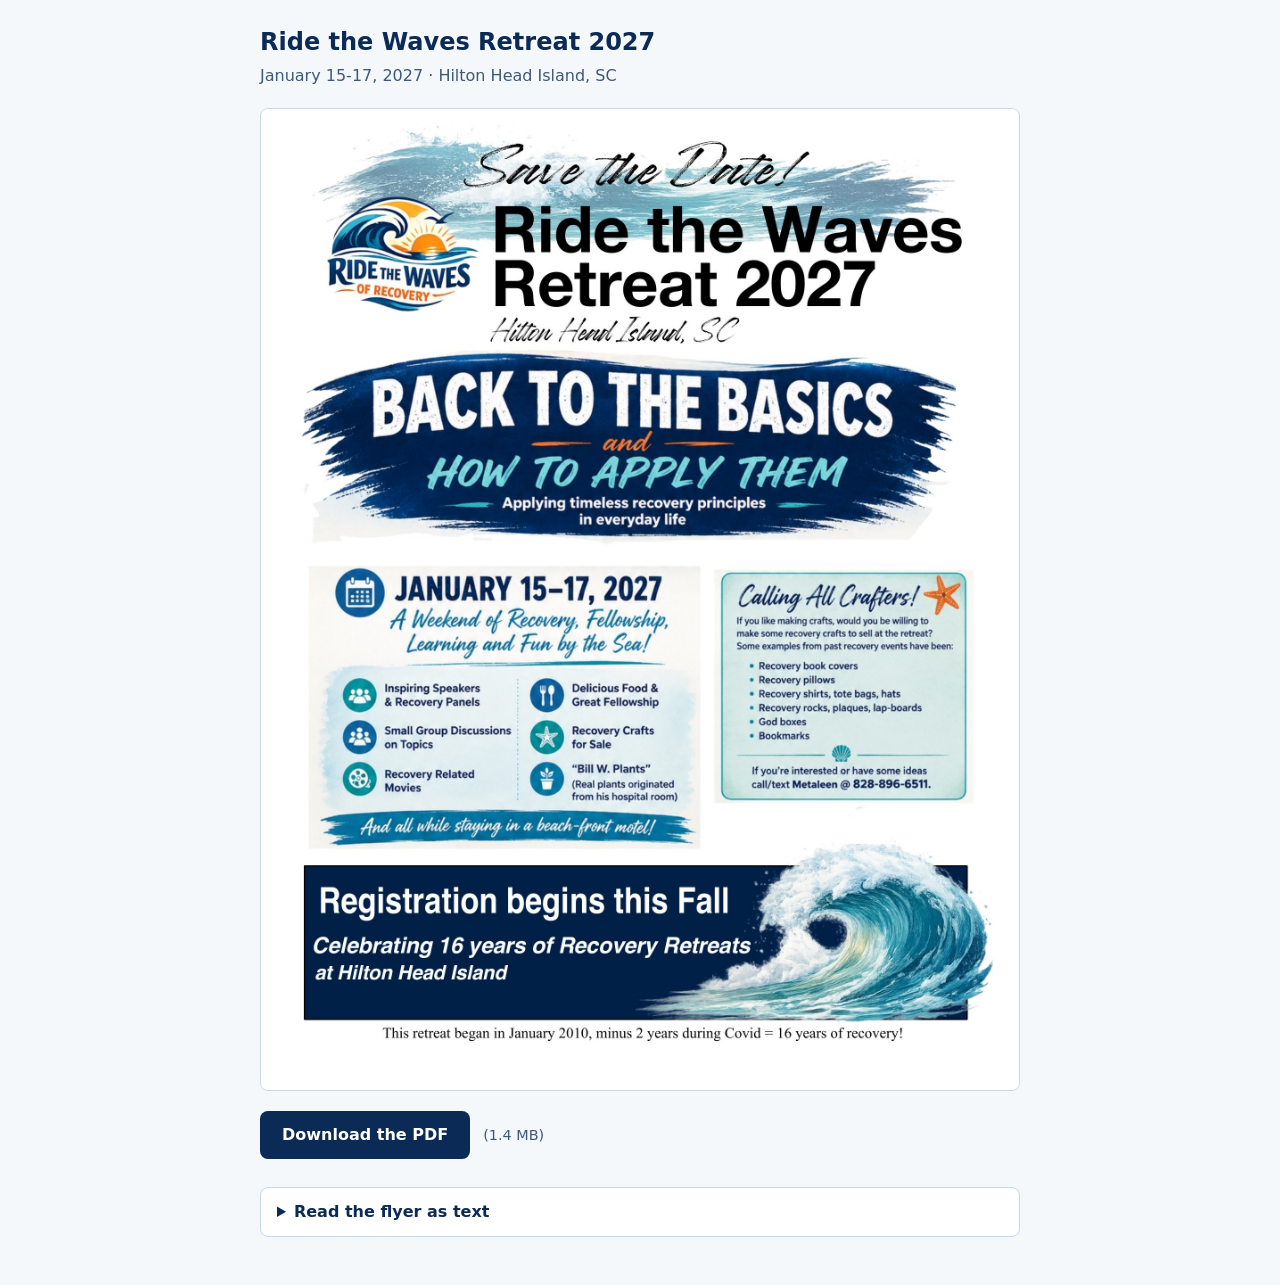
==== index.html @ 11de825a "Add files via upload Initial files and folders" ====
<!DOCTYPE html>
<html lang="en">
<head>
  <meta charset="utf-8">
  <meta name="viewport" content="width=device-width, initial-scale=1">
  <title>Save the Date: Ride the Waves Retreat 2027</title>
  <meta name="description" content="Ride the Waves Retreat 2027, January 15-17, 2027 on Hilton Head Island, SC. Back to the Basics and How to Apply Them.">
  <style>
    :root {
      --bg: #f4f8fb;
      --text: #0b2a55;
      --muted: #3f5878;
      --accent: #0b2a55;
      --accent-text: #ffffff;
      --card: #ffffff;
      --border: #c9d8e6;
    }
    @media (prefers-color-scheme: dark) {
      :root {
        --bg: #0a1626;
        --text: #e8f1f8;
        --muted: #a9bdd0;
        --accent: #7fd1d9;
        --accent-text: #0a1626;
        --card: #12233a;
        --border: #24405f;
      }
    }
    * { box-sizing: border-box; }
    body {
      margin: 0;
      padding: 24px 16px 48px;
      background: var(--bg);
      color: var(--text);
      font-family: system-ui, -apple-system, "Segoe UI", Roboto, sans-serif;
      line-height: 1.5;
    }
    main { max-width: 760px; margin: 0 auto; }
    h1 { font-size: 1.5rem; margin: 0 0 4px; }
    .sub { margin: 0 0 20px; color: var(--muted); }
    .flyer {
      display: block;
      width: 100%;
      height: auto;
      border: 1px solid var(--border);
      border-radius: 8px;
      background: #fff;
    }
    .actions { margin: 20px 0 8px; }
    .button {
      display: inline-block;
      padding: 12px 22px;
      background: var(--accent);
      color: var(--accent-text);
      font-weight: 600;
      text-decoration: none;
      border-radius: 8px;
    }
    .button:hover { opacity: 0.9; }
    .button:focus-visible, summary:focus-visible {
      outline: 3px solid #f28c28;
      outline-offset: 3px;
    }
    .size { color: var(--muted); font-size: 0.9rem; margin-left: 8px; }
    details {
      margin-top: 28px;
      background: var(--card);
      border: 1px solid var(--border);
      border-radius: 8px;
      padding: 12px 16px;
    }
    summary { cursor: pointer; font-weight: 600; }
    details ul { padding-left: 1.2rem; }
  </style>
</head>
<body>
  <main>
    <h1>Ride the Waves Retreat 2027</h1>
    <p class="sub">January 15-17, 2027 &middot; Hilton Head Island, SC</p>

    <img class="flyer" src="images/save-the-date.jpg" width="1700" height="2200"
         alt="Save the Date flyer for the Ride the Waves Retreat 2027 on Hilton Head Island, SC. Theme: Back to the Basics and How to Apply Them. January 15 to 17, 2027. Registration begins this fall. Full text is available below the image.">

    <div class="actions">
      <a class="button" href="assets/Save_the_Date_RTW_2027.pdf" download>Download the PDF</a>
      <span class="size">(1.4 MB)</span>
    </div>

    <details>
      <summary>Read the flyer as text</summary>
      <h2>Save the Date! Ride the Waves Retreat 2027</h2>
      <p>Hilton Head Island, SC</p>
      <p><strong>Back to the Basics and How to Apply Them.</strong> Applying timeless recovery principles in everyday life.</p>
      <p><strong>January 15-17, 2027.</strong> A weekend of recovery, fellowship, learning and fun by the sea. All while staying in a beach-front motel.</p>
      <ul>
        <li>Inspiring speakers and recovery panels</li>
        <li>Small group discussions on topics</li>
        <li>Recovery related movies</li>
        <li>Delicious food and great fellowship</li>
        <li>Recovery crafts for sale</li>
        <li>"Bill W. Plants" (real plants that originated from his hospital room)</li>
      </ul>
      <h3>Calling all crafters</h3>
      <p>Would you be willing to make some recovery crafts to sell at the retreat? Examples from past recovery events: recovery book covers, recovery pillows, recovery shirts, tote bags and hats, recovery rocks, plaques and lap-boards, God boxes, and bookmarks. If you are interested or have ideas, call or text Metaleen at 828-896-6511.</p>
      <p><strong>Registration begins this fall.</strong> Celebrating 16 years of recovery retreats at Hilton Head Island. This retreat began in January 2010, minus 2 years during Covid, which makes 16 years of recovery.</p>
    </details>
  </main>
</body>
</html>
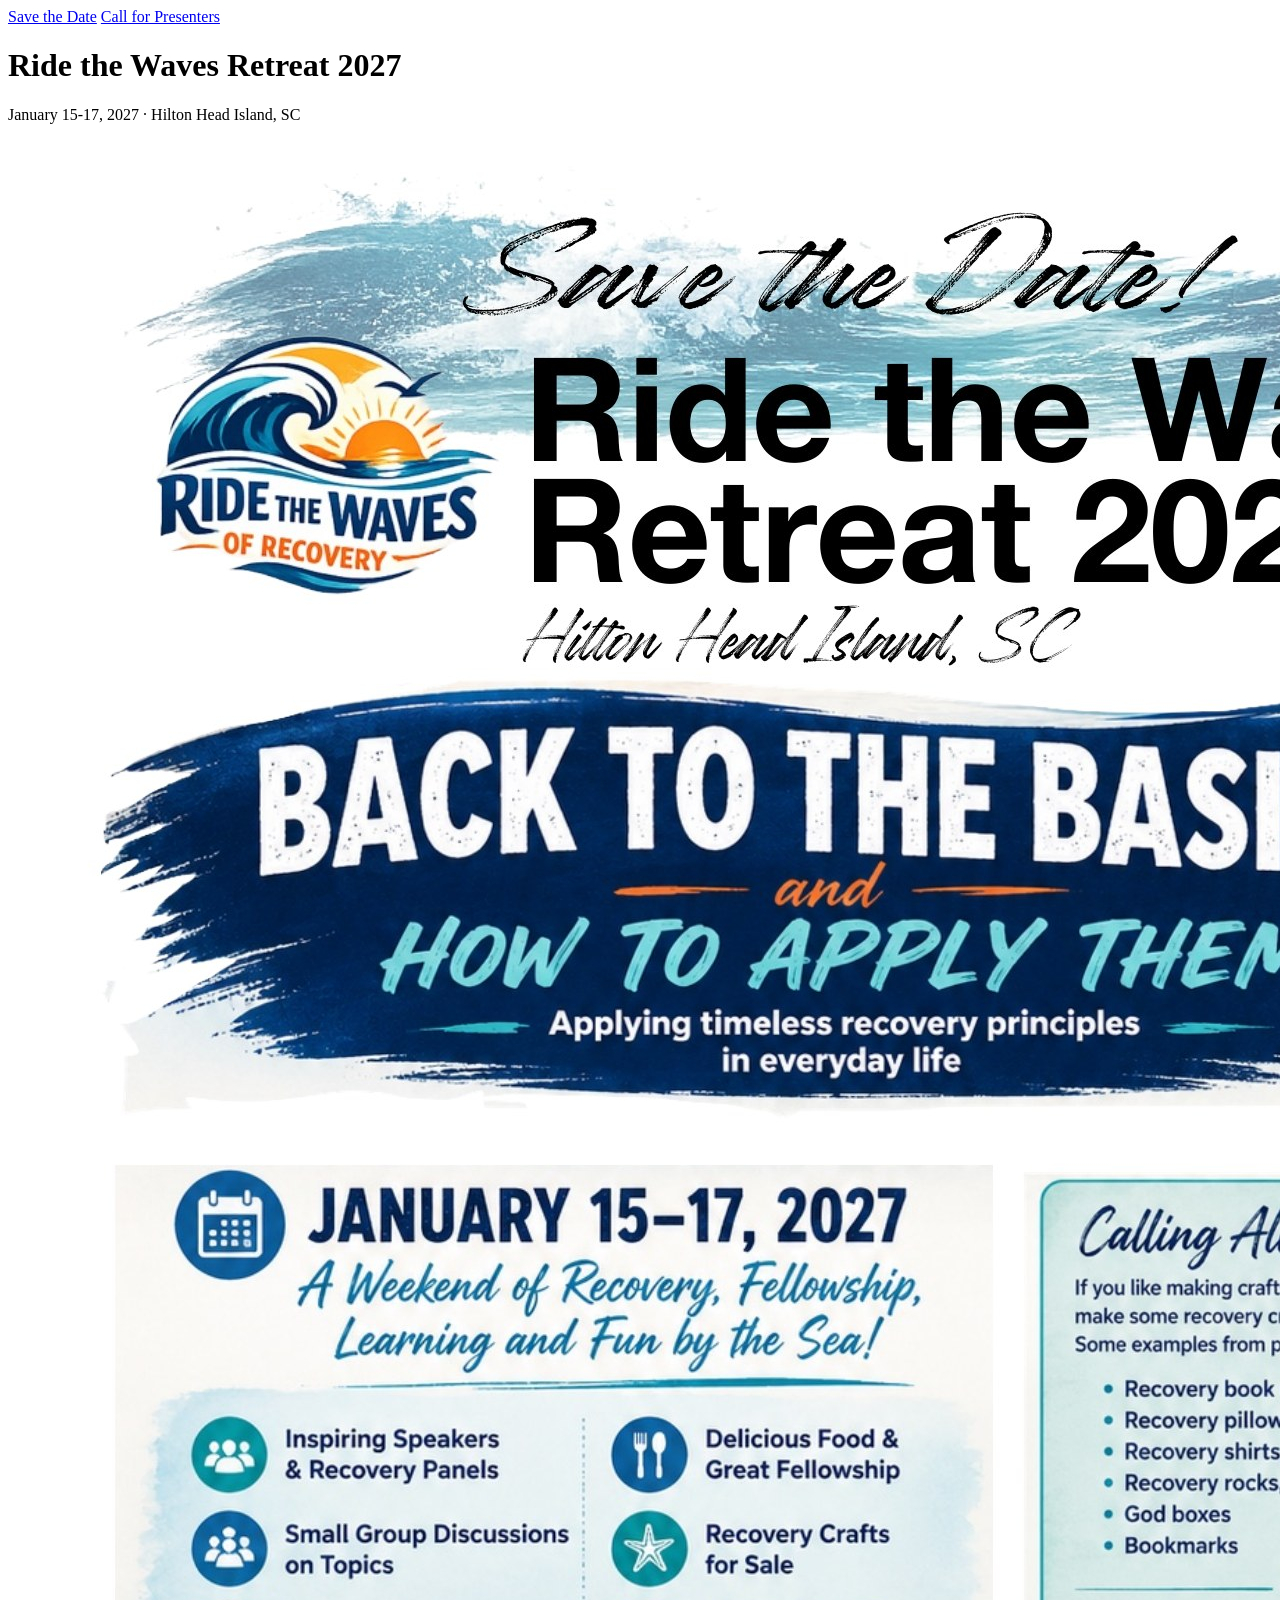
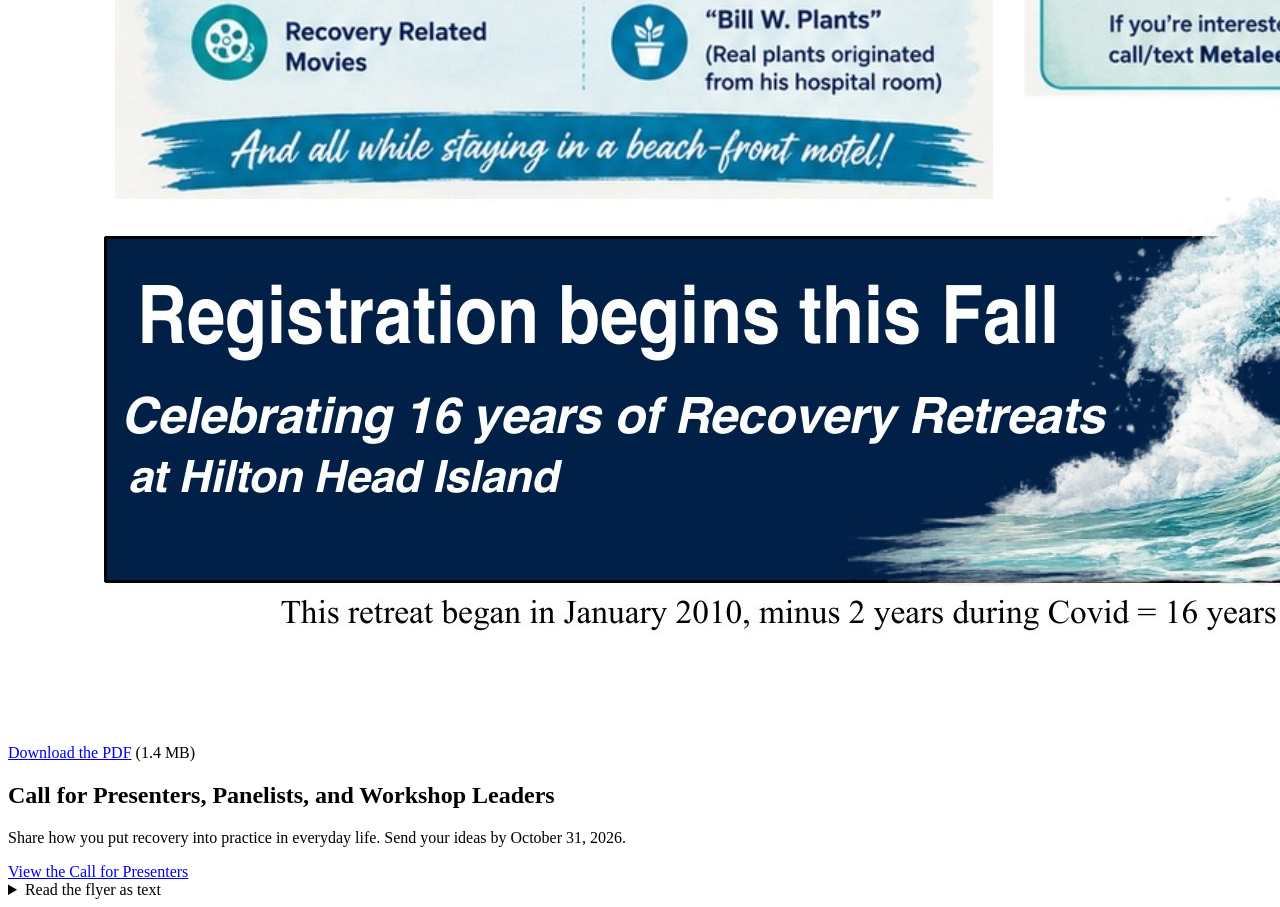
==== commit 51ab487d: "Add files via upload" ====
--- a/index.html
+++ b/index.html
@@ -5,75 +5,26 @@
   <meta name="viewport" content="width=device-width, initial-scale=1">
   <title>Save the Date: Ride the Waves Retreat 2027</title>
   <meta name="description" content="Ride the Waves Retreat 2027, January 15-17, 2027 on Hilton Head Island, SC. Back to the Basics and How to Apply Them.">
-  <style>
-    :root {
-      --bg: #f4f8fb;
-      --text: #0b2a55;
-      --muted: #3f5878;
-      --accent: #0b2a55;
-      --accent-text: #ffffff;
-      --card: #ffffff;
-      --border: #c9d8e6;
-    }
-    @media (prefers-color-scheme: dark) {
-      :root {
-        --bg: #0a1626;
-        --text: #e8f1f8;
-        --muted: #a9bdd0;
-        --accent: #7fd1d9;
-        --accent-text: #0a1626;
-        --card: #12233a;
-        --border: #24405f;
-      }
-    }
-    * { box-sizing: border-box; }
-    body {
-      margin: 0;
-      padding: 24px 16px 48px;
-      background: var(--bg);
-      color: var(--text);
-      font-family: system-ui, -apple-system, "Segoe UI", Roboto, sans-serif;
-      line-height: 1.5;
-    }
-    main { max-width: 760px; margin: 0 auto; }
-    h1 { font-size: 1.5rem; margin: 0 0 4px; }
-    .sub { margin: 0 0 20px; color: var(--muted); }
-    .flyer {
-      display: block;
-      width: 100%;
-      height: auto;
-      border: 1px solid var(--border);
-      border-radius: 8px;
-      background: #fff;
-    }
-    .actions { margin: 20px 0 8px; }
-    .button {
-      display: inline-block;
-      padding: 12px 22px;
-      background: var(--accent);
-      color: var(--accent-text);
-      font-weight: 600;
-      text-decoration: none;
-      border-radius: 8px;
-    }
-    .button:hover { opacity: 0.9; }
-    .button:focus-visible, summary:focus-visible {
-      outline: 3px solid #f28c28;
-      outline-offset: 3px;
-    }
-    .size { color: var(--muted); font-size: 0.9rem; margin-left: 8px; }
-    details {
-      margin-top: 28px;
-      background: var(--card);
-      border: 1px solid var(--border);
-      border-radius: 8px;
-      padding: 12px 16px;
-    }
-    summary { cursor: pointer; font-weight: 600; }
-    details ul { padding-left: 1.2rem; }
-  </style>
+
+  <!-- Link preview tags: what messaging apps and social sites read when someone shares this link -->
+  <meta property="og:type" content="website">
+  <meta property="og:title" content="Save the Date: Ride the Waves Retreat 2027">
+  <meta property="og:description" content="January 15-17, 2027 on Hilton Head Island, SC. Back to the Basics and How to Apply Them. Registration begins this fall.">
+  <meta property="og:url" content="https://rtwretreat.github.io/rtw-2027/">
+  <meta property="og:image" content="https://rtwretreat.github.io/rtw-2027/images/preview.jpg">
+  <meta property="og:image:width" content="1200">
+  <meta property="og:image:height" content="630">
+  <meta property="og:image:alt" content="Ride the Waves Retreat 2027 flyer header: Save the Date, Hilton Head Island, SC, Back to the Basics and How to Apply Them">
+  <meta name="twitter:card" content="summary_large_image">
+
+  <link rel="stylesheet" href="assets/site.css">
 </head>
 <body>
+  <nav class="site-nav" aria-label="Site">
+    <a href="index.html" aria-current="page">Save the Date</a>
+    <a href="call-for-presenters.html">Call for Presenters</a>
+  </nav>
+
   <main>
     <h1>Ride the Waves Retreat 2027</h1>
     <p class="sub">January 15-17, 2027 &middot; Hilton Head Island, SC</p>
@@ -85,6 +36,12 @@
       <a class="button" href="assets/Save_the_Date_RTW_2027.pdf" download>Download the PDF</a>
       <span class="size">(1.4 MB)</span>
     </div>
+
+    <aside class="callout" aria-labelledby="cfp-heading">
+      <h2 id="cfp-heading">Call for Presenters, Panelists, and Workshop Leaders</h2>
+      <p>Share how you put recovery into practice in everyday life. Send your ideas by October 31, 2026.</p>
+      <a class="button" href="call-for-presenters.html">View the Call for Presenters</a>
+    </aside>
 
     <details>
       <summary>Read the flyer as text</summary>
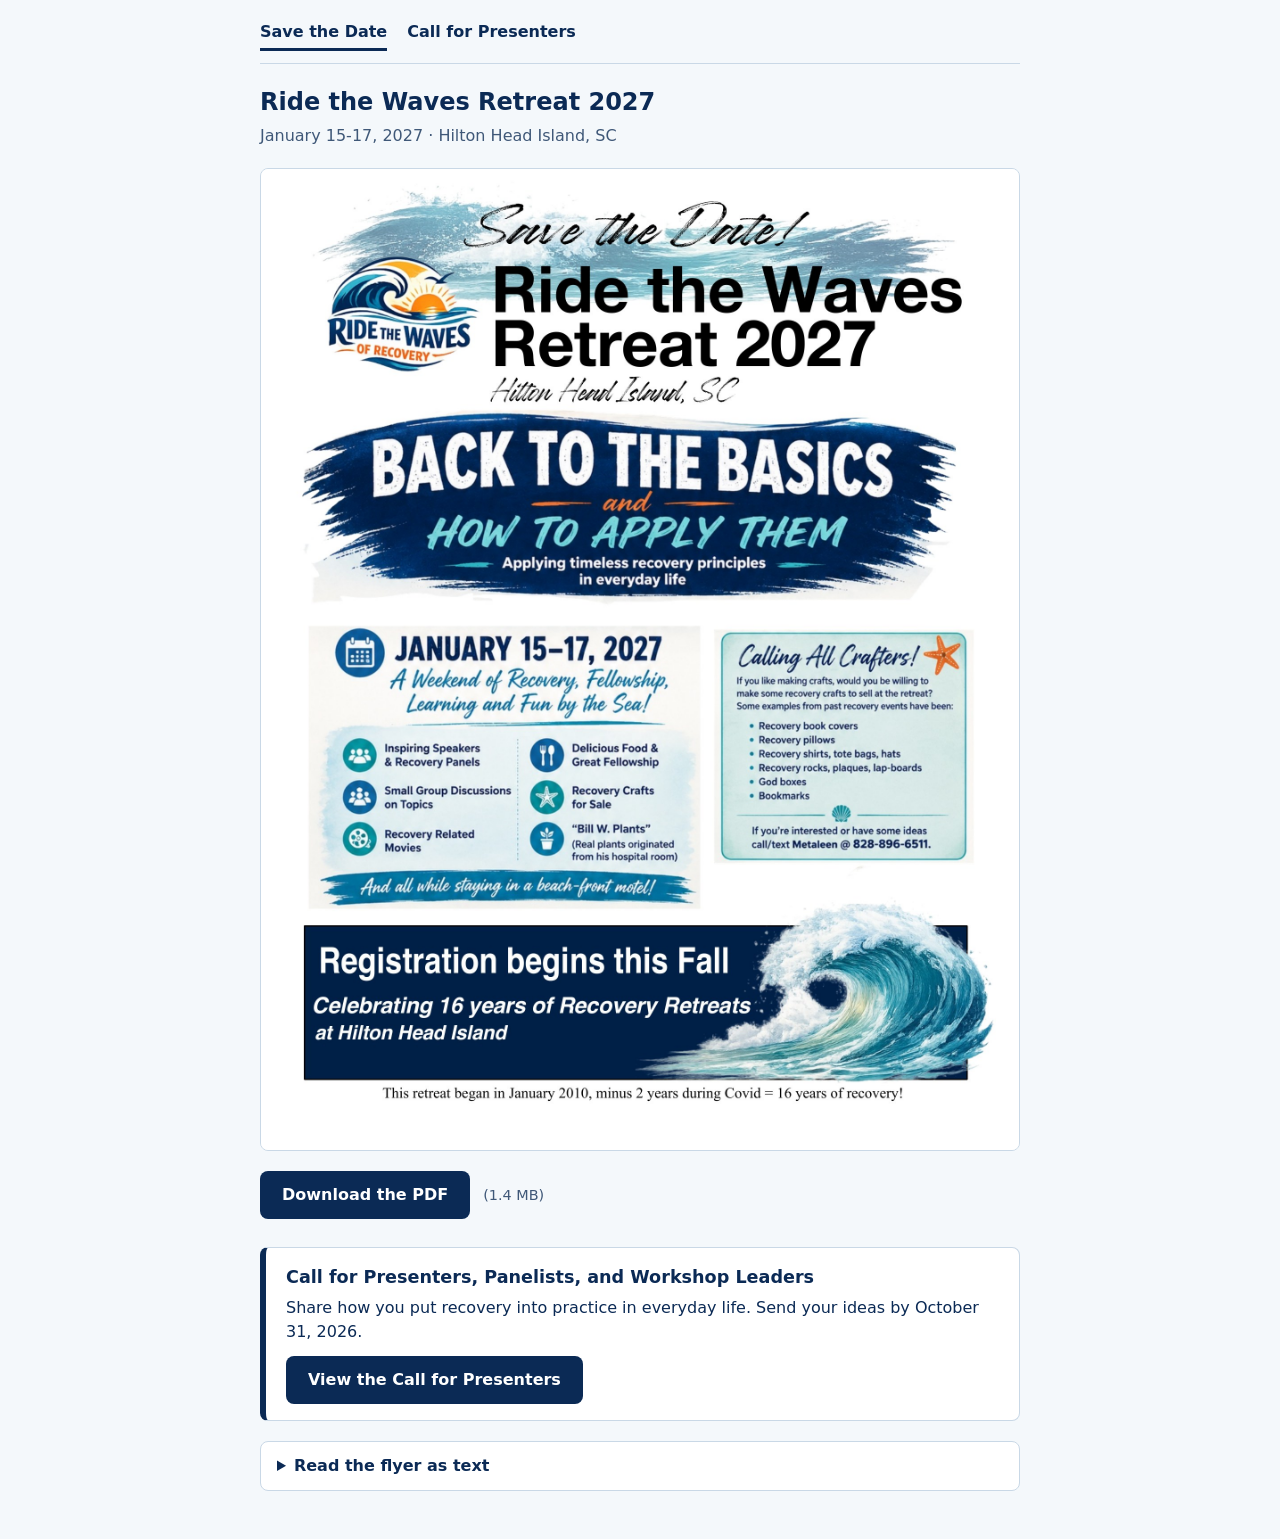
==== commit 1af848bf: "Add files via upload" ====
--- a/index.html
+++ b/index.html
@@ -17,7 +17,7 @@
   <meta property="og:image:alt" content="Ride the Waves Retreat 2027 flyer header: Save the Date, Hilton Head Island, SC, Back to the Basics and How to Apply Them">
   <meta name="twitter:card" content="summary_large_image">
 
-  <link rel="stylesheet" href="assets/site.css">
+  <link rel="stylesheet" href="site.css">
 </head>
 <body>
   <nav class="site-nav" aria-label="Site">
--- a/site.css
+++ b/site.css
@@ -0,0 +1,112 @@
+/* Shared styles for every page on the site. Change a color here and it changes everywhere. */
+:root {
+  --bg: #f4f8fb;
+  --text: #0b2a55;
+  --muted: #3f5878;
+  --accent: #0b2a55;
+  --accent-text: #ffffff;
+  --card: #ffffff;
+  --border: #c9d8e6;
+  --focus: #f28c28;
+}
+@media (prefers-color-scheme: dark) {
+  :root {
+    --bg: #0a1626;
+    --text: #e8f1f8;
+    --muted: #a9bdd0;
+    --accent: #7fd1d9;
+    --accent-text: #0a1626;
+    --card: #12233a;
+    --border: #24405f;
+  }
+}
+* { box-sizing: border-box; }
+body {
+  margin: 0;
+  padding: 16px 16px 48px;
+  background: var(--bg);
+  color: var(--text);
+  font-family: system-ui, -apple-system, "Segoe UI", Roboto, sans-serif;
+  line-height: 1.5;
+}
+main { max-width: 760px; margin: 0 auto; }
+h1 { font-size: 1.5rem; margin: 0 0 4px; }
+h2 { font-size: 1.2rem; }
+h3 { font-size: 1.05rem; }
+a { color: var(--text); }
+.sub { margin: 0 0 20px; color: var(--muted); }
+
+/* Site navigation */
+.site-nav {
+  max-width: 760px;
+  margin: 0 auto 20px;
+  padding-bottom: 12px;
+  border-bottom: 1px solid var(--border);
+  display: flex;
+  flex-wrap: wrap;
+  gap: 8px 20px;
+}
+.site-nav a { font-weight: 600; text-decoration: none; padding: 4px 0; }
+.site-nav a:hover { text-decoration: underline; }
+.site-nav a[aria-current="page"] { border-bottom: 3px solid var(--accent); }
+
+/* Flyer and document page images */
+.flyer, .doc-page {
+  display: block;
+  width: 100%;
+  height: auto;
+  border: 1px solid var(--border);
+  border-radius: 8px;
+  background: #fff;
+}
+.doc-pages figure { margin: 0 0 20px; }
+.doc-pages figcaption { color: var(--muted); font-size: 0.9rem; margin-top: 6px; }
+
+/* Buttons and callouts */
+.actions { margin: 20px 0 8px; }
+.button {
+  display: inline-block;
+  padding: 12px 22px;
+  background: var(--accent);
+  color: var(--accent-text);
+  font-weight: 600;
+  text-decoration: none;
+  border-radius: 8px;
+}
+.button:hover { opacity: 0.9; }
+.size { color: var(--muted); font-size: 0.9rem; margin-left: 8px; }
+.callout {
+  margin-top: 28px;
+  padding: 16px 20px;
+  background: var(--card);
+  border: 1px solid var(--border);
+  border-left: 6px solid var(--accent);
+  border-radius: 8px;
+}
+.callout h2 { margin: 0 0 6px; font-size: 1.1rem; }
+.callout p { margin: 0 0 12px; }
+.backlink { margin-top: 32px; }
+
+/* Focus outlines for keyboard users */
+a:focus-visible, summary:focus-visible, .button:focus-visible {
+  outline: 3px solid var(--focus);
+  outline-offset: 3px;
+}
+
+/* Text versions */
+details {
+  margin-top: 20px;
+  background: var(--card);
+  border: 1px solid var(--border);
+  border-radius: 8px;
+  padding: 12px 16px;
+}
+summary { cursor: pointer; font-weight: 600; }
+details ul { padding-left: 1.2rem; }
+.table-wrap { overflow-x: auto; }
+table { border-collapse: collapse; width: 100%; min-width: 560px; }
+caption { text-align: left; font-weight: 600; padding: 8px 0; }
+th, td { border: 1px solid var(--border); padding: 8px 10px; text-align: left; vertical-align: top; }
+th { background: var(--bg); }
+.contacts { list-style: none; padding-left: 0; }
+.contacts li { margin-bottom: 12px; }
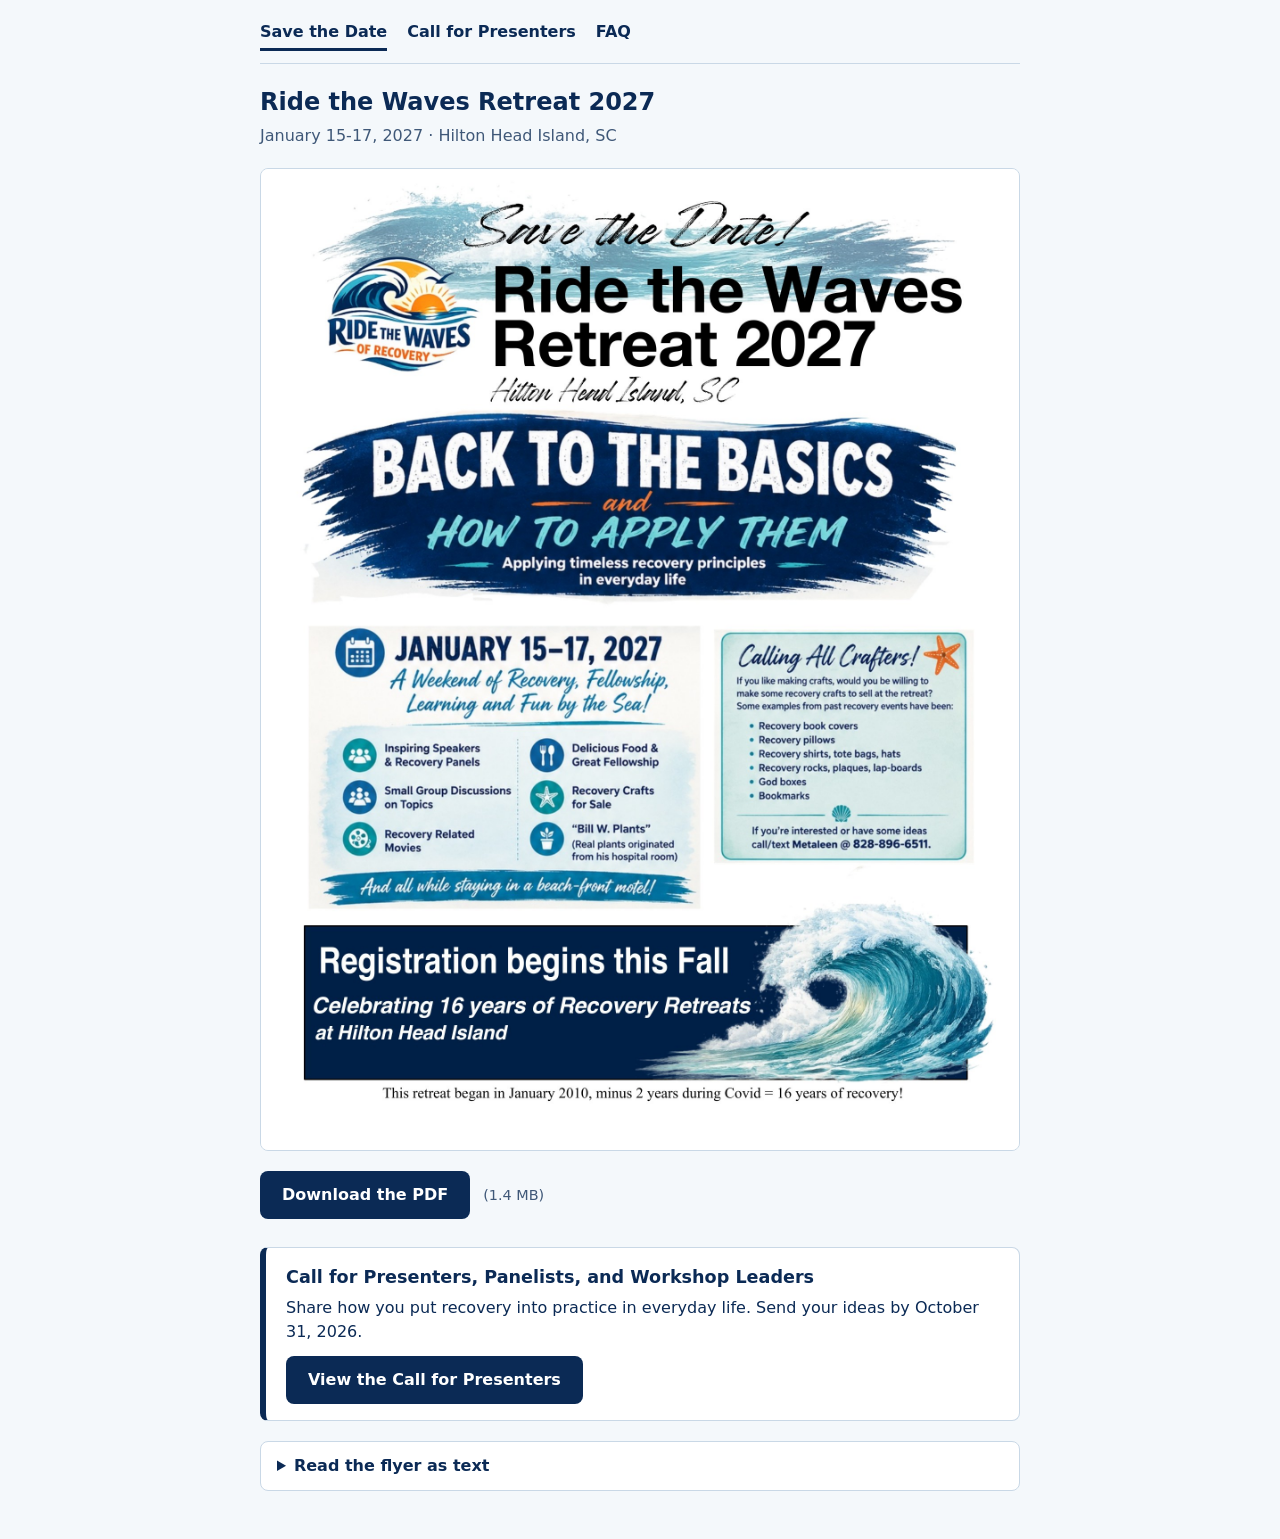
==== commit d0f08869: "Add files via upload" ====
--- a/index.html
+++ b/index.html
@@ -23,6 +23,7 @@
   <nav class="site-nav" aria-label="Site">
     <a href="index.html" aria-current="page">Save the Date</a>
     <a href="call-for-presenters.html">Call for Presenters</a>
+    <a href="faq.html">FAQ</a>
   </nav>
 
   <main>
--- a/site.css
+++ b/site.css
@@ -110,3 +110,27 @@
 th { background: var(--bg); }
 .contacts { list-style: none; padding-left: 0; }
 .contacts li { margin-bottom: 12px; }
+
+/* FAQ page */
+.faq-jump {
+  margin: 20px 0 0;
+  padding: 16px 20px;
+  background: var(--card);
+  border: 1px solid var(--border);
+  border-radius: 8px;
+}
+.faq-jump h2 { margin: 0 0 10px; font-size: 1.05rem; }
+.faq-jump ol { margin: 0; padding-left: 1.2rem; }
+.faq-jump li { margin-bottom: 6px; }
+.faq-list { margin-top: 28px; padding: 0; list-style: none; }
+.faq-item {
+  padding: 18px 0;
+  border-bottom: 1px solid var(--border);
+  scroll-margin-top: 16px;
+}
+.faq-item:last-child { border-bottom: none; }
+.faq-item h3 { margin: 0 0 8px; font-size: 1.05rem; }
+.faq-item p { margin: 0 0 10px; }
+.faq-item p:last-child { margin-bottom: 0; }
+.back-to-top { font-size: 0.9rem; }
+.evolving-note { color: var(--muted); font-size: 0.9rem; margin: 4px 0 0; }
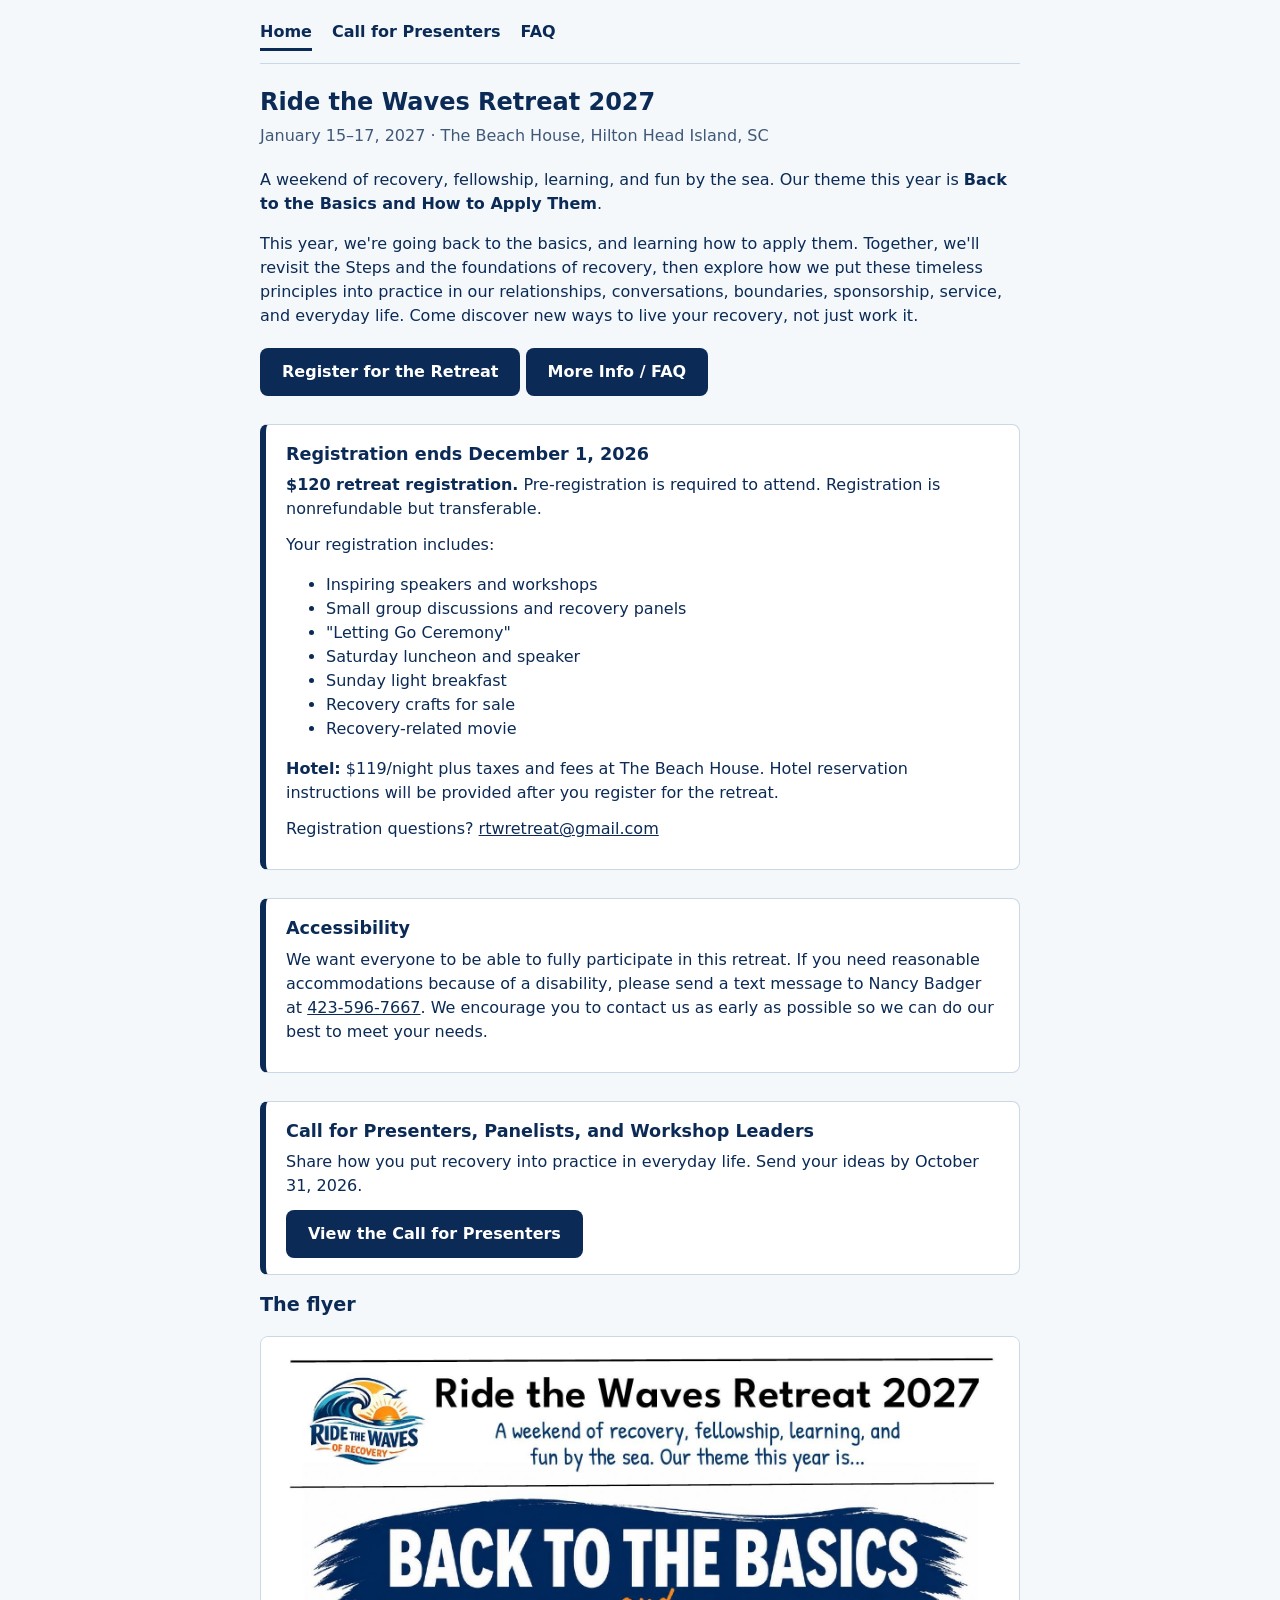
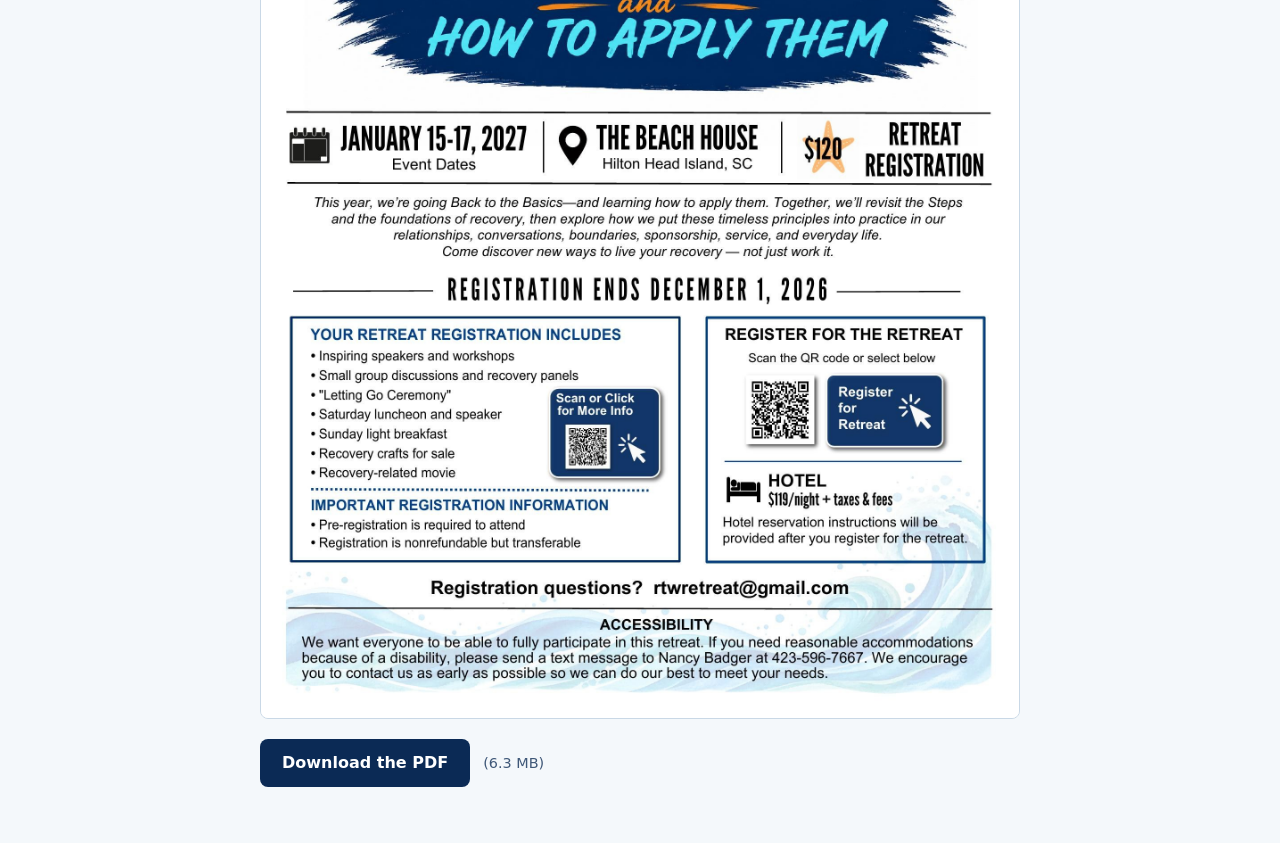
==== commit eed708ad: "Add files via upload" ====
--- a/index.html
+++ b/index.html
@@ -3,40 +3,63 @@
 <head>
   <meta charset="utf-8">
   <meta name="viewport" content="width=device-width, initial-scale=1">
-  <title>Save the Date: Ride the Waves Retreat 2027</title>
-  <meta name="description" content="Ride the Waves Retreat 2027, January 15-17, 2027 on Hilton Head Island, SC. Back to the Basics and How to Apply Them.">
+  <title>Ride the Waves Retreat 2027</title>
+  <meta name="description" content="Ride the Waves Retreat 2027, January 15-17, 2027 at The Beach House, Hilton Head Island, SC. Back to the Basics and How to Apply Them. Registration ends December 1, 2026.">
 
   <!-- Link preview tags: what messaging apps and social sites read when someone shares this link -->
   <meta property="og:type" content="website">
-  <meta property="og:title" content="Save the Date: Ride the Waves Retreat 2027">
-  <meta property="og:description" content="January 15-17, 2027 on Hilton Head Island, SC. Back to the Basics and How to Apply Them. Registration begins this fall.">
+  <meta property="og:title" content="Ride the Waves Retreat 2027">
+  <meta property="og:description" content="January 15-17, 2027 at The Beach House, Hilton Head Island, SC. Back to the Basics and How to Apply Them. Registration ends December 1, 2026.">
   <meta property="og:url" content="https://rtwretreat.github.io/rtw-2027/">
-  <meta property="og:image" content="https://rtwretreat.github.io/rtw-2027/images/preview.jpg">
+  <meta property="og:image" content="https://rtwretreat.github.io/rtw-2027/images/rtw-flyer-2027-preview.jpg">
   <meta property="og:image:width" content="1200">
   <meta property="og:image:height" content="630">
-  <meta property="og:image:alt" content="Ride the Waves Retreat 2027 flyer header: Save the Date, Hilton Head Island, SC, Back to the Basics and How to Apply Them">
+  <meta property="og:image:alt" content="Ride the Waves Retreat 2027 flyer header: Back to the Basics and How to Apply Them">
   <meta name="twitter:card" content="summary_large_image">
 
   <link rel="stylesheet" href="site.css">
 </head>
 <body>
   <nav class="site-nav" aria-label="Site">
-    <a href="index.html" aria-current="page">Save the Date</a>
+    <a href="index.html" aria-current="page">Home</a>
     <a href="call-for-presenters.html">Call for Presenters</a>
     <a href="faq.html">FAQ</a>
   </nav>
 
   <main>
     <h1>Ride the Waves Retreat 2027</h1>
-    <p class="sub">January 15-17, 2027 &middot; Hilton Head Island, SC</p>
+    <p class="sub">January 15&ndash;17, 2027 &middot; The Beach House, Hilton Head Island, SC</p>
 
-    <img class="flyer" src="images/save-the-date.jpg" width="1700" height="2200"
-         alt="Save the Date flyer for the Ride the Waves Retreat 2027 on Hilton Head Island, SC. Theme: Back to the Basics and How to Apply Them. January 15 to 17, 2027. Registration begins this fall. Full text is available below the image.">
+    <p>A weekend of recovery, fellowship, learning, and fun by the sea. Our theme this year is <strong>Back to the Basics and How to Apply Them</strong>.</p>
+
+    <p>This year, we're going back to the basics, and learning how to apply them. Together, we'll revisit the Steps and the foundations of recovery, then explore how we put these timeless principles into practice in our relationships, conversations, boundaries, sponsorship, service, and everyday life. Come discover new ways to live your recovery, not just work it.</p>
 
     <div class="actions">
-      <a class="button" href="assets/Save_the_Date_RTW_2027.pdf" download>Download the PDF</a>
-      <span class="size">(1.4 MB)</span>
+      <a class="button" href="https://www.zeffy.com/en-US/ticketing/ride-the-waves-recovery-retreat--2027">Register for the Retreat</a>
+      <a class="button" href="faq.html">More Info / FAQ</a>
     </div>
+
+    <aside class="callout" aria-labelledby="registration-heading">
+      <h2 id="registration-heading">Registration ends December 1, 2026</h2>
+      <p><strong>$120 retreat registration.</strong> Pre-registration is required to attend. Registration is nonrefundable but transferable.</p>
+      <p>Your registration includes:</p>
+      <ul>
+        <li>Inspiring speakers and workshops</li>
+        <li>Small group discussions and recovery panels</li>
+        <li>"Letting Go Ceremony"</li>
+        <li>Saturday luncheon and speaker</li>
+        <li>Sunday light breakfast</li>
+        <li>Recovery crafts for sale</li>
+        <li>Recovery-related movie</li>
+      </ul>
+      <p><strong>Hotel:</strong> $119/night plus taxes and fees at The Beach House. Hotel reservation instructions will be provided after you register for the retreat.</p>
+      <p>Registration questions? <a href="mailto:rtwretreat@gmail.com">rtwretreat@gmail.com</a></p>
+    </aside>
+
+    <aside class="callout" aria-labelledby="accessibility-heading">
+      <h2 id="accessibility-heading">Accessibility</h2>
+      <p>We want everyone to be able to fully participate in this retreat. If you need reasonable accommodations because of a disability, please send a text message to Nancy Badger at <a href="tel:+14235967667">423-596-7667</a>. We encourage you to contact us as early as possible so we can do our best to meet your needs.</p>
+    </aside>
 
     <aside class="callout" aria-labelledby="cfp-heading">
       <h2 id="cfp-heading">Call for Presenters, Panelists, and Workshop Leaders</h2>
@@ -44,24 +67,14 @@
       <a class="button" href="call-for-presenters.html">View the Call for Presenters</a>
     </aside>
 
-    <details>
-      <summary>Read the flyer as text</summary>
-      <h2>Save the Date! Ride the Waves Retreat 2027</h2>
-      <p>Hilton Head Island, SC</p>
-      <p><strong>Back to the Basics and How to Apply Them.</strong> Applying timeless recovery principles in everyday life.</p>
-      <p><strong>January 15-17, 2027.</strong> A weekend of recovery, fellowship, learning and fun by the sea. All while staying in a beach-front motel.</p>
-      <ul>
-        <li>Inspiring speakers and recovery panels</li>
-        <li>Small group discussions on topics</li>
-        <li>Recovery related movies</li>
-        <li>Delicious food and great fellowship</li>
-        <li>Recovery crafts for sale</li>
-        <li>"Bill W. Plants" (real plants that originated from his hospital room)</li>
-      </ul>
-      <h3>Calling all crafters</h3>
-      <p>Would you be willing to make some recovery crafts to sell at the retreat? Examples from past recovery events: recovery book covers, recovery pillows, recovery shirts, tote bags and hats, recovery rocks, plaques and lap-boards, God boxes, and bookmarks. If you are interested or have ideas, call or text Metaleen at 828-896-6511.</p>
-      <p><strong>Registration begins this fall.</strong> Celebrating 16 years of recovery retreats at Hilton Head Island. This retreat began in January 2010, minus 2 years during Covid, which makes 16 years of recovery.</p>
-    </details>
+    <h2>The flyer</h2>
+    <img class="flyer" src="images/rtw-flyer-2027.jpg" width="1700" height="2200"
+         alt="Ride the Waves Retreat 2027 flyer. A weekend of recovery, fellowship, learning, and fun by the sea. Theme: Back to the Basics and How to Apply Them. January 15 to 17, 2027 at The Beach House, Hilton Head Island, SC. $120 retreat registration. Registration ends December 1, 2026. Full text is above this image.">
+
+    <div class="actions">
+      <a class="button" href="assets/RTW_Flyer_2027.pdf" download>Download the PDF</a>
+      <span class="size">(6.3 MB)</span>
+    </div>
   </main>
 </body>
 </html>
